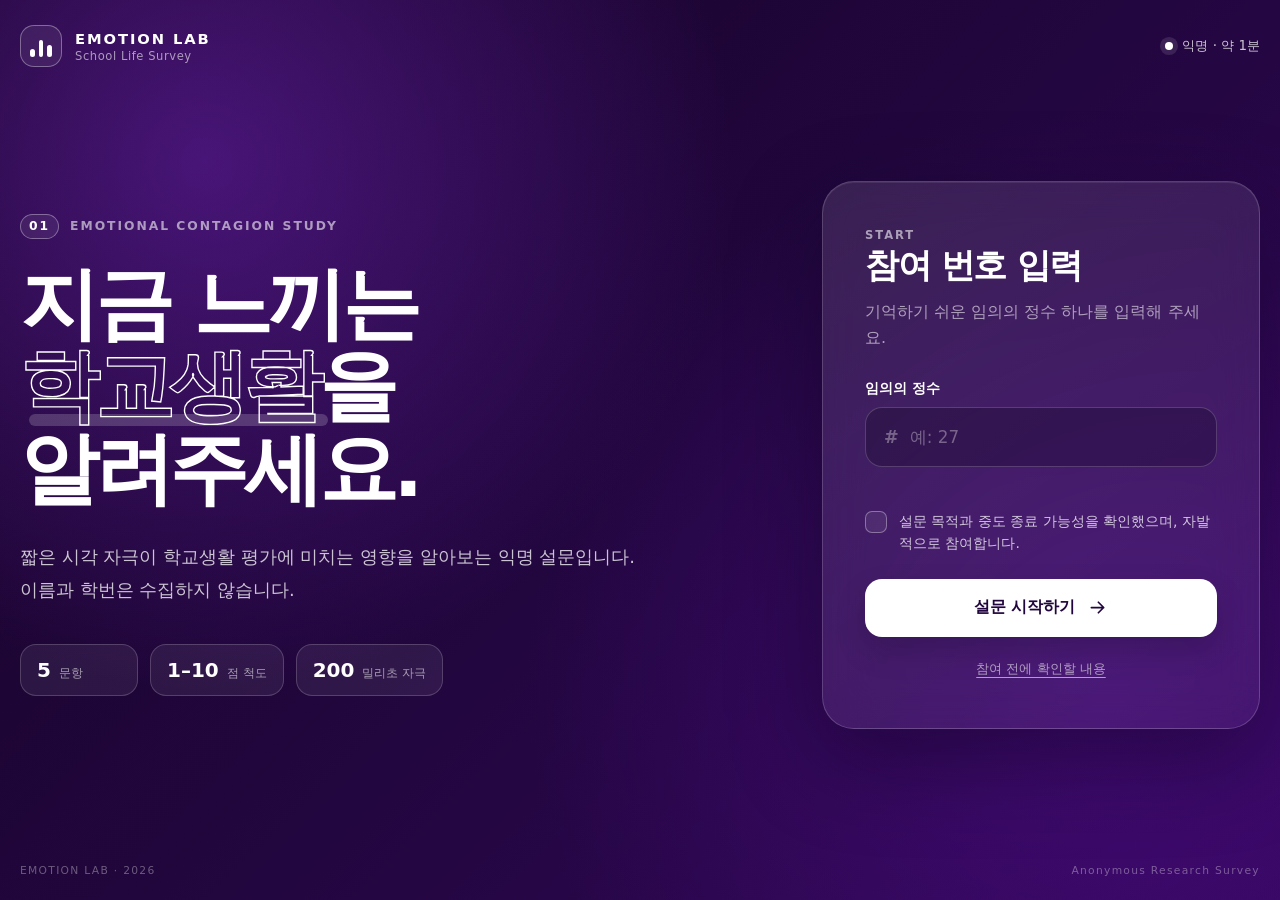
==== survey-standalone.html @ 7d9cd3bd "Add files via upload" ====
<!DOCTYPE html>
<html lang="ko">
<head>
  <meta charset="UTF-8" />
  <meta name="viewport" content="width=device-width, initial-scale=1.0" />
  <meta name="theme-color" content="#21063d" />
  <meta name="description" content="감정 전염 연구를 위한 익명 학교생활 인식 설문" />
  <title>학교생활 인식 설문 | Emotional Contagion Study</title>
  <style>
:root {
  --purple-950: #160326;
  --purple-900: #21063d;
  --purple-850: #2a0750;
  --purple-800: #350866;
  --purple-700: #4b0d87;
  --purple-600: #6415ad;
  --white: #ffffff;
  --white-92: rgba(255, 255, 255, 0.92);
  --white-76: rgba(255, 255, 255, 0.76);
  --white-58: rgba(255, 255, 255, 0.58);
  --white-34: rgba(255, 255, 255, 0.34);
  --white-18: rgba(255, 255, 255, 0.18);
  --white-11: rgba(255, 255, 255, 0.11);
  --white-07: rgba(255, 255, 255, 0.07);
  --danger: #ffd5df;
  --shadow: 0 30px 90px rgba(8, 0, 18, 0.42);
  --radius-xl: 32px;
  --radius-lg: 24px;
}

* {
  box-sizing: border-box;
}

html {
  min-height: 100%;
  background: var(--purple-950);
}

body {
  min-height: 100vh;
  margin: 0;
  overflow-x: hidden;
  color: var(--white);
  background:
    radial-gradient(circle at 16% 18%, rgba(123, 40, 200, 0.48), transparent 33rem),
    radial-gradient(circle at 86% 76%, rgba(91, 16, 159, 0.42), transparent 36rem),
    linear-gradient(135deg, var(--purple-950) 0%, var(--purple-900) 48%, #310657 100%);
  font-family: "Pretendard", "Noto Sans KR", system-ui, -apple-system, BlinkMacSystemFont, "Segoe UI", sans-serif;
}

button,
input {
  font: inherit;
}

button {
  color: inherit;
  -webkit-tap-highlight-color: transparent;
}

button,
a,
label {
  -webkit-user-select: none;
  user-select: none;
}

.ambient {
  position: fixed;
  z-index: -2;
  border-radius: 50%;
  filter: blur(12px);
  pointer-events: none;
}

.ambient-one {
  top: -18rem;
  right: -14rem;
  width: 42rem;
  height: 42rem;
  border: 1px solid var(--white-18);
  box-shadow: inset 0 0 100px var(--white-07);
}

.ambient-two {
  left: -18rem;
  bottom: -22rem;
  width: 45rem;
  height: 45rem;
  border: 1px solid var(--white-11);
  box-shadow: inset 0 0 130px rgba(121, 38, 206, 0.16);
}

.grain {
  position: fixed;
  inset: 0;
  z-index: -1;
  opacity: 0.23;
  pointer-events: none;
  background-image: url("data:image/svg+xml,%3Csvg viewBox='0 0 180 180' xmlns='http://www.w3.org/2000/svg'%3E%3Cfilter id='n'%3E%3CfeTurbulence type='fractalNoise' baseFrequency='.9' numOctaves='3' stitchTiles='stitch'/%3E%3C/filter%3E%3Crect width='100%25' height='100%25' filter='url(%23n)' opacity='.12'/%3E%3C/svg%3E");
}

.site-header,
.site-footer,
.app-stage {
  width: min(100% - 40px, 1280px);
  margin-inline: auto;
}

.site-header {
  min-height: 92px;
  display: flex;
  align-items: center;
  justify-content: space-between;
  gap: 20px;
}

.brand {
  display: inline-flex;
  align-items: center;
  gap: 13px;
  color: var(--white);
  text-decoration: none;
}

.brand-mark {
  width: 42px;
  height: 42px;
  display: grid;
  grid-template-columns: repeat(3, 1fr);
  align-items: end;
  gap: 4px;
  padding: 9px;
  border: 1px solid var(--white-34);
  border-radius: 14px;
  background: var(--white-07);
  backdrop-filter: blur(12px);
}

.brand-mark span {
  display: block;
  border-radius: 999px;
  background: var(--white);
}

.brand-mark span:nth-child(1) { height: 38%; }
.brand-mark span:nth-child(2) { height: 78%; }
.brand-mark span:nth-child(3) { height: 56%; }

.brand-copy {
  display: grid;
  gap: 2px;
}

.brand-copy strong {
  font-size: 0.92rem;
  letter-spacing: 0.13em;
}

.brand-copy small {
  color: var(--white-58);
  font-size: 0.72rem;
  letter-spacing: 0.05em;
}

.header-status {
  display: flex;
  align-items: center;
  gap: 9px;
  color: var(--white-76);
  font-size: 0.84rem;
}

.status-dot {
  width: 8px;
  height: 8px;
  border-radius: 50%;
  background: var(--white);
  box-shadow: 0 0 0 5px var(--white-11);
}

.app-stage {
  min-height: calc(100vh - 152px);
  display: grid;
  align-items: center;
  padding: 20px 0 42px;
}

.screen {
  display: none;
  width: 100%;
}

.screen.active {
  display: block;
  animation: screenIn 420ms cubic-bezier(.22, .8, .26, 1) both;
}

.screen.leaving {
  display: block;
  animation: screenOut 190ms ease both;
}

@keyframes screenIn {
  from { opacity: 0; transform: translateY(18px) scale(.99); }
  to { opacity: 1; transform: translateY(0) scale(1); }
}

@keyframes screenOut {
  to { opacity: 0; transform: translateY(-8px); }
}

.glass-panel {
  border: 1px solid var(--white-18);
  background: linear-gradient(145deg, var(--white-11), rgba(255,255,255,.055));
  box-shadow: var(--shadow), inset 0 1px 0 rgba(255,255,255,.08);
  backdrop-filter: blur(22px);
  -webkit-backdrop-filter: blur(22px);
}

.intro-layout {
  display: grid;
  grid-template-columns: minmax(0, 1.15fr) minmax(360px, .72fr);
  gap: clamp(42px, 8vw, 110px);
  align-items: center;
}

.hero-copy {
  padding: 32px 0;
}

.kicker {
  display: flex;
  align-items: center;
  gap: 11px;
  margin: 0 0 24px;
  color: var(--white-58);
  font-size: 0.77rem;
  font-weight: 800;
  letter-spacing: 0.16em;
}

.kicker span {
  display: inline-grid;
  place-items: center;
  min-width: 34px;
  height: 25px;
  padding: 0 8px;
  border: 1px solid var(--white-34);
  border-radius: 999px;
  color: var(--white);
  background: var(--white-07);
}

.kicker.centered {
  justify-content: center;
}

.hero-copy h1,
.complete-panel h1 {
  margin: 0;
  word-break: keep-all;
  letter-spacing: -0.055em;
}

.hero-copy h1 {
  max-width: 760px;
  font-size: clamp(3rem, 6.2vw, 6.2rem);
  line-height: 1.04;
  font-weight: 760;
}

.hero-copy h1 span {
  position: relative;
  display: inline-block;
  color: transparent;
  -webkit-text-stroke: 1.4px var(--white);
}

.hero-copy h1 span::after {
  content: "";
  position: absolute;
  left: 3%;
  right: -3%;
  bottom: 2%;
  height: 15%;
  z-index: -1;
  border-radius: 999px;
  background: var(--white-18);
}

.hero-description {
  max-width: 640px;
  margin: 30px 0 0;
  color: var(--white-76);
  font-size: clamp(.98rem, 1.6vw, 1.12rem);
  line-height: 1.85;
  word-break: keep-all;
}

.feature-row {
  display: flex;
  flex-wrap: wrap;
  gap: 12px;
  margin-top: 38px;
}

.feature-chip {
  min-width: 118px;
  display: flex;
  align-items: baseline;
  gap: 8px;
  padding: 13px 16px;
  border: 1px solid var(--white-18);
  border-radius: 16px;
  background: var(--white-07);
}

.feature-chip strong {
  font-size: 1.25rem;
}

.feature-chip span {
  color: var(--white-58);
  font-size: .76rem;
}

.start-panel {
  padding: clamp(28px, 4vw, 42px);
  border-radius: var(--radius-xl);
}

.panel-heading {
  margin-bottom: 30px;
}

.panel-step,
.sidebar-label {
  margin: 0 0 10px;
  color: var(--white-58);
  font-size: .72rem;
  font-weight: 850;
  letter-spacing: .17em;
}

.panel-heading h2,
.modal-card h2 {
  margin: 0;
  font-size: clamp(1.65rem, 3vw, 2.15rem);
  letter-spacing: -.04em;
}

.panel-heading p {
  margin: 10px 0 0;
  color: var(--white-58);
  line-height: 1.6;
}

.input-wrap > label {
  display: block;
  margin-bottom: 9px;
  font-size: .85rem;
  font-weight: 700;
}

.input-shell {
  display: flex;
  align-items: center;
  gap: 9px;
  height: 60px;
  padding: 0 18px;
  border: 1px solid var(--white-18);
  border-radius: 17px;
  background: rgba(7, 0, 18, .24);
  transition: border-color 160ms ease, background 160ms ease, box-shadow 160ms ease;
}

.input-shell:focus-within {
  border-color: var(--white-76);
  background: rgba(7, 0, 18, .38);
  box-shadow: 0 0 0 4px var(--white-07);
}

.input-shell > span {
  color: var(--white-34);
  font-size: 1.1rem;
  font-weight: 800;
}

.input-shell input {
  min-width: 0;
  flex: 1;
  border: 0;
  outline: 0;
  color: var(--white);
  background: transparent;
  font-size: 1.05rem;
}

.input-shell input::placeholder {
  color: var(--white-34);
}

.input-shell input::-webkit-outer-spin-button,
.input-shell input::-webkit-inner-spin-button {
  margin: 0;
  -webkit-appearance: none;
}

.error-text {
  min-height: 1.35em;
  margin: 7px 0 0;
  color: var(--danger);
  font-size: .82rem;
}

.consent-row {
  position: relative;
  display: grid;
  grid-template-columns: 22px 1fr;
  gap: 12px;
  margin: 18px 0 24px;
  color: var(--white-76);
  font-size: .87rem;
  line-height: 1.6;
  cursor: pointer;
}

.consent-row input {
  position: absolute;
  opacity: 0;
  pointer-events: none;
}

.custom-check {
  width: 22px;
  height: 22px;
  margin-top: 1px;
  border: 1px solid var(--white-34);
  border-radius: 7px;
  background: var(--white-07);
  transition: background 150ms ease, border-color 150ms ease, transform 150ms ease;
}

.consent-row input:checked + .custom-check {
  border-color: var(--white);
  background: var(--white);
  transform: scale(.96);
}

.consent-row input:checked + .custom-check::after {
  content: "";
  display: block;
  width: 8px;
  height: 4px;
  margin: 6px 0 0 5px;
  border-left: 2px solid var(--purple-800);
  border-bottom: 2px solid var(--purple-800);
  transform: rotate(-45deg);
}

.cta-button,
.next-button,
.secondary-button,
.ghost-button,
.modal-confirm {
  border: 0;
  cursor: pointer;
  transition: transform 150ms ease, opacity 150ms ease, background 150ms ease, box-shadow 150ms ease;
}

.cta-button,
.next-button {
  display: flex;
  align-items: center;
  justify-content: center;
  gap: 12px;
  color: var(--purple-900);
  background: var(--white);
  font-weight: 850;
  box-shadow: 0 14px 30px rgba(8, 0, 18, .18);
}

.cta-button {
  width: 100%;
  min-height: 58px;
  border-radius: 17px;
}

.cta-button svg,
.next-button svg {
  width: 21px;
  fill: none;
  stroke: currentColor;
  stroke-width: 2;
  stroke-linecap: round;
  stroke-linejoin: round;
}

.cta-button:hover,
.next-button:hover:not(:disabled) {
  transform: translateY(-2px);
  box-shadow: 0 18px 34px rgba(8, 0, 18, .24);
}

.info-link {
  width: 100%;
  margin-top: 15px;
  padding: 8px;
  border: 0;
  color: var(--white-58);
  background: transparent;
  font-size: .82rem;
  text-decoration: underline;
  text-underline-offset: 4px;
  cursor: pointer;
}

.survey-screen {
  max-width: 1160px;
  margin-inline: auto;
}

.survey-screen.active {
  display: grid;
  grid-template-columns: 220px minmax(0, 1fr);
  gap: 22px;
  align-items: stretch;
}

.survey-sidebar,
.question-panel {
  border-radius: var(--radius-xl);
}

.survey-sidebar {
  min-height: 600px;
  display: flex;
  flex-direction: column;
  padding: 32px 28px;
}

.progress-count {
  display: flex;
  align-items: baseline;
  margin-top: 6px;
}

.progress-count strong {
  font-size: 4.6rem;
  line-height: 1;
  letter-spacing: -.08em;
}

.progress-count span {
  margin-left: 8px;
  color: var(--white-34);
  font-size: 1.05rem;
  font-weight: 700;
}

.step-dots {
  display: grid;
  gap: 14px;
  margin: 40px 0;
}

.step-dot {
  display: grid;
  grid-template-columns: 30px 1fr;
  align-items: center;
  gap: 12px;
}

.step-dot::before {
  content: attr(data-label);
  display: grid;
  place-items: center;
  width: 30px;
  height: 30px;
  border: 1px solid var(--white-18);
  border-radius: 50%;
  color: var(--white-34);
  font-size: .68rem;
  font-weight: 800;
  transition: all 200ms ease;
}

.step-dot::after {
  content: "";
  height: 1px;
  background: var(--white-11);
  transition: background 200ms ease;
}

.step-dot.done::before,
.step-dot.active::before {
  border-color: var(--white);
  color: var(--purple-900);
  background: var(--white);
}

.step-dot.done::after,
.step-dot.active::after {
  background: var(--white-58);
}

.sidebar-note {
  margin: auto 0 0;
  color: var(--white-58);
  font-size: .82rem;
  line-height: 1.65;
}

.question-panel {
  min-height: 600px;
  display: flex;
  flex-direction: column;
  padding: clamp(30px, 4vw, 50px);
}

.question-topline {
  display: flex;
  justify-content: space-between;
  gap: 20px;
  align-items: center;
}

.question-number,
.progress-percent {
  margin: 0;
  font-size: .76rem;
  font-weight: 850;
  letter-spacing: .14em;
}

.question-number { color: var(--white-76); }
.progress-percent { color: var(--white-34); }

.progress-track {
  height: 2px;
  margin-top: 16px;
  overflow: hidden;
  background: var(--white-11);
}

.progress-bar {
  width: 20%;
  height: 100%;
  background: var(--white);
  transition: width 320ms cubic-bezier(.22,.8,.26,1);
}

.question-body {
  flex: 1;
  display: flex;
  flex-direction: column;
  justify-content: center;
  padding: 48px 0 42px;
}

.question-text {
  max-width: 820px;
  min-height: 3.6em;
  margin: 0;
  color: var(--white);
  font-size: clamp(2rem, 4.15vw, 3.65rem);
  line-height: 1.3;
  letter-spacing: -.052em;
  word-break: keep-all;
}

.scale-instruction {
  margin: 20px 0 30px;
  color: var(--white-58);
  line-height: 1.6;
}

.scale-area {
  max-width: 720px;
}

.scale-end-labels {
  display: flex;
  justify-content: space-between;
  gap: 20px;
  margin-bottom: 12px;
  color: var(--white-58);
  font-size: .76rem;
}

.scale-grid {
  display: grid;
  grid-template-columns: repeat(5, minmax(54px, 1fr));
  gap: 14px;
}

.scale-button {
  aspect-ratio: 1;
  width: 100%;
  max-width: 82px;
  justify-self: center;
  border: 1px solid var(--white-34);
  border-radius: 50%;
  color: var(--white);
  background: var(--white-07);
  font-size: clamp(1rem, 2vw, 1.18rem);
  font-weight: 850;
  cursor: pointer;
  transition: transform 150ms ease, color 150ms ease, background 150ms ease, border-color 150ms ease, box-shadow 150ms ease;
}

.scale-button:hover {
  border-color: var(--white);
  background: var(--white-11);
  transform: translateY(-3px);
}

.scale-button.selected {
  border-color: var(--white);
  color: var(--purple-900);
  background: var(--white);
  box-shadow: 0 12px 28px rgba(8,0,18,.22), 0 0 0 5px var(--white-11);
  transform: translateY(-3px) scale(1.03);
}

.question-footer {
  display: flex;
  align-items: center;
  justify-content: space-between;
  gap: 22px;
  padding-top: 24px;
  border-top: 1px solid var(--white-11);
}

.selection-hint {
  margin: 0;
  color: var(--white-58);
  font-size: .82rem;
}

.next-button {
  min-width: 176px;
  min-height: 54px;
  padding: 0 22px;
  border-radius: 16px;
}

.next-button:disabled {
  color: var(--white-34);
  background: var(--white-11);
  box-shadow: none;
  cursor: not-allowed;
}

.complete-screen {
  max-width: 840px;
  margin-inline: auto;
}

.complete-panel {
  padding: clamp(34px, 6vw, 70px);
  border-radius: var(--radius-xl);
  text-align: center;
}

.complete-icon {
  width: 82px;
  height: 82px;
  display: grid;
  place-items: center;
  margin: 0 auto 25px;
  border: 1px solid var(--white-34);
  border-radius: 50%;
  background: var(--white);
  box-shadow: 0 0 0 12px var(--white-07);
}

.complete-icon svg {
  width: 46px;
  fill: none;
  stroke: var(--purple-800);
  stroke-width: 4;
  stroke-linecap: round;
  stroke-linejoin: round;
}

.complete-panel h1 {
  font-size: clamp(2.2rem, 5.5vw, 4.2rem);
}

.complete-copy {
  max-width: 620px;
  margin: 18px auto 0;
  color: var(--white-76);
  line-height: 1.75;
}

.debrief-card {
  display: grid;
  grid-template-columns: 54px 1fr;
  gap: 18px;
  margin: 38px 0 26px;
  padding: 22px;
  border: 1px solid var(--white-18);
  border-radius: 20px;
  background: var(--white-07);
  text-align: left;
}

.debrief-number {
  display: grid;
  place-items: center;
  width: 54px;
  height: 54px;
  border: 1px solid var(--white-34);
  border-radius: 16px;
  color: var(--white-76);
  font-size: .86rem;
  font-weight: 850;
}

.debrief-card strong {
  display: block;
  margin: 2px 0 7px;
}

.debrief-card p {
  margin: 0;
  color: var(--white-58);
  font-size: .9rem;
  line-height: 1.7;
  word-break: keep-all;
}

.complete-actions {
  display: flex;
  justify-content: center;
  gap: 12px;
}

.secondary-button,
.ghost-button {
  min-height: 50px;
  padding: 0 20px;
  border-radius: 15px;
  font-weight: 800;
}

.secondary-button {
  color: var(--purple-900);
  background: var(--white);
}

.ghost-button {
  border: 1px solid var(--white-18);
  color: var(--white);
  background: var(--white-07);
}

.site-footer {
  min-height: 60px;
  display: flex;
  justify-content: space-between;
  align-items: center;
  gap: 20px;
  color: var(--white-34);
  font-size: .67rem;
  letter-spacing: .12em;
}

.modal {
  position: fixed;
  inset: 0;
  z-index: 500;
  display: none;
  place-items: center;
  padding: 20px;
}

.modal.open {
  display: grid;
}

.modal-backdrop {
  position: absolute;
  inset: 0;
  background: rgba(8,0,18,.72);
  backdrop-filter: blur(10px);
}

.modal-card {
  position: relative;
  z-index: 1;
  width: min(100%, 560px);
  padding: 34px;
  border: 1px solid var(--white-18);
  border-radius: 27px;
  background: linear-gradient(145deg, #3a0869, #21063d);
  box-shadow: var(--shadow);
  animation: modalIn 220ms ease both;
}

@keyframes modalIn {
  from { opacity: 0; transform: scale(.97) translateY(8px); }
  to { opacity: 1; transform: scale(1) translateY(0); }
}

.modal-close {
  position: absolute;
  top: 17px;
  right: 17px;
  width: 38px;
  height: 38px;
  border: 1px solid var(--white-18);
  border-radius: 50%;
  color: var(--white-76);
  background: var(--white-07);
  font-size: 1.35rem;
  cursor: pointer;
}

.notice-list {
  display: grid;
  gap: 13px;
  margin: 26px 0;
}

.notice-list > div {
  display: grid;
  grid-template-columns: 40px 1fr;
  gap: 12px;
  align-items: start;
  padding: 14px;
  border: 1px solid var(--white-11);
  border-radius: 16px;
  background: var(--white-07);
}

.notice-list span {
  color: var(--white-58);
  font-size: .7rem;
  font-weight: 850;
  letter-spacing: .1em;
}

.notice-list p {
  margin: 0;
  color: var(--white-76);
  font-size: .88rem;
  line-height: 1.65;
}

.modal-confirm {
  width: 100%;
  min-height: 52px;
  border-radius: 15px;
  color: var(--purple-900);
  background: var(--white);
  font-weight: 850;
}

.prime-overlay {
  position: fixed;
  inset: 0;
  z-index: 9999;
  display: none;
  align-items: center;
  justify-content: center;
  background: #f4f4f4;
}

.prime-overlay.visible {
  display: flex;
}

.prime-overlay img {
  width: min(100vw, 960px);
  height: 100vh;
  object-fit: contain;
  background: #f4f4f4;
}

.hidden {
  display: none !important;
}

:focus-visible {
  outline: 3px solid var(--white);
  outline-offset: 4px;
}

@media (max-width: 920px) {
  .app-stage {
    min-height: auto;
    padding-top: 34px;
  }

  .intro-layout {
    grid-template-columns: 1fr;
    gap: 28px;
  }

  .hero-copy {
    padding: 12px 0 0;
  }

  .hero-copy h1 {
    font-size: clamp(3rem, 11vw, 5.5rem);
  }

  .start-panel {
    max-width: 640px;
  }

  .survey-screen.active {
    grid-template-columns: 1fr;
  }

  .survey-sidebar {
    min-height: auto;
    display: grid;
    grid-template-columns: auto 1fr;
    gap: 20px;
    align-items: center;
    padding: 22px 24px;
  }

  .sidebar-label,
  .sidebar-note {
    display: none;
  }

  .progress-count {
    margin: 0;
  }

  .progress-count strong {
    font-size: 2.4rem;
  }

  .step-dots {
    grid-template-columns: repeat(5, 1fr);
    gap: 9px;
    margin: 0;
  }

  .step-dot {
    display: block;
  }

  .step-dot::before {
    margin: auto;
  }

  .step-dot::after {
    display: none;
  }

  .question-panel {
    min-height: 570px;
  }
}

@media (max-width: 620px) {
  .site-header,
  .site-footer,
  .app-stage {
    width: min(100% - 28px, 1280px);
  }

  .site-header {
    min-height: 74px;
  }

  .brand-mark {
    width: 38px;
    height: 38px;
  }

  .brand-copy small,
  .header-status span:last-child,
  .site-footer span:last-child {
    display: none;
  }

  .app-stage {
    padding: 12px 0 30px;
  }

  .hero-copy h1 {
    font-size: clamp(2.75rem, 14vw, 4.4rem);
  }

  .hero-description {
    margin-top: 22px;
  }

  .feature-row {
    display: grid;
    grid-template-columns: repeat(3, 1fr);
    gap: 8px;
    margin-top: 28px;
  }

  .feature-chip {
    min-width: 0;
    display: grid;
    gap: 3px;
    padding: 11px;
  }

  .feature-chip strong {
    font-size: 1.05rem;
  }

  .start-panel,
  .survey-sidebar,
  .question-panel,
  .complete-panel {
    border-radius: 24px;
  }

  .survey-sidebar {
    grid-template-columns: 52px 1fr;
    padding: 16px 17px;
  }

  .progress-count strong {
    font-size: 2rem;
  }

  .progress-count span {
    display: none;
  }

  .step-dot::before {
    width: 27px;
    height: 27px;
  }

  .question-panel {
    min-height: 610px;
    padding: 26px 20px;
  }

  .question-body {
    padding: 34px 0 30px;
  }

  .question-text {
    min-height: 5.2em;
    font-size: clamp(1.65rem, 8.6vw, 2.55rem);
  }

  .scale-end-labels {
    font-size: .69rem;
  }

  .scale-grid {
    gap: 10px;
  }

  .scale-button {
    min-width: 0;
  }

  .question-footer {
    display: grid;
  }

  .selection-hint {
    text-align: center;
  }

  .next-button {
    width: 100%;
  }

  .debrief-card {
    grid-template-columns: 1fr;
  }

  .complete-actions {
    display: grid;
  }

  .modal-card {
    padding: 30px 22px 22px;
  }
}

@media (prefers-reduced-motion: reduce) {
  *,
  *::before,
  *::after {
    scroll-behavior: auto !important;
    animation-duration: .01ms !important;
    animation-iteration-count: 1 !important;
    transition-duration: .01ms !important;
  }
}

  </style>
  <!-- PURPLE WEBAPP BUILD 2026-07-11 SINGLE-FILE -->
</head>
<body>
  <div class="ambient ambient-one" aria-hidden="true"></div>
  <div class="ambient ambient-two" aria-hidden="true"></div>
  <div class="grain" aria-hidden="true"></div>

  <header class="site-header">
    <a class="brand" href="#" aria-label="설문 첫 화면">
      <span class="brand-mark" aria-hidden="true">
        <span></span><span></span><span></span>
      </span>
      <span class="brand-copy">
        <strong>EMOTION LAB</strong>
        <small>School Life Survey</small>
      </span>
    </a>

    <div class="header-status" aria-label="설문 정보">
      <span class="status-dot" aria-hidden="true"></span>
      <span>익명 · 약 1분</span>
    </div>
  </header>

  <main class="app-stage">
    <section id="introScreen" class="screen active intro-screen" aria-labelledby="introTitle">
      <div class="intro-layout">
        <div class="hero-copy">
          <p class="kicker"><span>01</span> EMOTIONAL CONTAGION STUDY</p>
          <h1 id="introTitle">
            지금 느끼는<br />
            <span>학교생활</span>을 알려주세요.
          </h1>
          <p class="hero-description">
            짧은 시각 자극이 학교생활 평가에 미치는 영향을 알아보는 익명 설문입니다.
            이름과 학번은 수집하지 않습니다.
          </p>

          <div class="feature-row" aria-label="설문 특징">
            <div class="feature-chip">
              <strong>5</strong>
              <span>문항</span>
            </div>
            <div class="feature-chip">
              <strong>1–10</strong>
              <span>점 척도</span>
            </div>
            <div class="feature-chip">
              <strong>200</strong>
              <span>밀리초 자극</span>
            </div>
          </div>
        </div>

        <div class="start-panel glass-panel">
          <div class="panel-heading">
            <span class="panel-step">START</span>
            <h2>참여 번호 입력</h2>
            <p>기억하기 쉬운 임의의 정수 하나를 입력해 주세요.</p>
          </div>

          <div class="input-wrap">
            <label for="participantNumber">임의의 정수</label>
            <div class="input-shell">
              <span aria-hidden="true">#</span>
              <input
                id="participantNumber"
                type="number"
                inputmode="numeric"
                step="1"
                placeholder="예: 27"
                autocomplete="off"
              />
            </div>
            <p id="numberError" class="error-text" role="alert" aria-live="polite"></p>
          </div>

          <label class="consent-row">
            <input id="consentCheck" type="checkbox" />
            <span class="custom-check" aria-hidden="true"></span>
            <span>
              설문 목적과 중도 종료 가능성을 확인했으며,
              자발적으로 참여합니다.
            </span>
          </label>

          <button id="startButton" class="cta-button" type="button">
            <span>설문 시작하기</span>
            <svg viewBox="0 0 24 24" aria-hidden="true">
              <path d="M5 12h14M13 6l6 6-6 6" />
            </svg>
          </button>

          <button id="openInfoButton" class="info-link" type="button" aria-expanded="false">
            참여 전에 확인할 내용
          </button>
        </div>
      </div>
    </section>

    <section id="surveyScreen" class="screen survey-screen" aria-labelledby="questionText">
      <aside class="survey-sidebar glass-panel" aria-label="설문 진행 단계">
        <p class="sidebar-label">PROGRESS</p>
        <div class="progress-count">
          <strong id="progressCurrent">01</strong>
          <span>/ 05</span>
        </div>
        <div id="stepDots" class="step-dots" aria-hidden="true"></div>
        <p class="sidebar-note">
          한 문항에 하나의 번호만 선택할 수 있습니다.
        </p>
      </aside>

      <div class="question-panel glass-panel">
        <div class="question-topline">
          <p id="questionNumber" class="question-number">QUESTION 01</p>
          <p id="progressPercent" class="progress-percent">20%</p>
        </div>

        <div class="progress-track" aria-hidden="true">
          <div id="progressBar" class="progress-bar"></div>
        </div>

        <div class="question-body">
          <h2 id="questionText" class="question-text"></h2>
          <p class="scale-instruction">현재 생각과 가장 가까운 숫자를 선택해 주세요.</p>

          <div class="scale-area">
            <div class="scale-end-labels" aria-hidden="true">
              <span>매우 그렇지 않다</span>
              <span>매우 그렇다</span>
            </div>
            <div id="scaleButtons" class="scale-grid" role="radiogroup" aria-label="1점부터 10점까지 선택"></div>
          </div>
        </div>

        <div class="question-footer">
          <p id="selectionHint" class="selection-hint">번호를 선택하면 다음 버튼이 활성화됩니다.</p>
          <button id="nextButton" class="next-button" type="button" disabled>
            <span>다음 문항</span>
            <svg viewBox="0 0 24 24" aria-hidden="true">
              <path d="M5 12h14M13 6l6 6-6 6" />
            </svg>
          </button>
        </div>
      </div>
    </section>

    <section id="completeScreen" class="screen complete-screen" aria-labelledby="completeTitle">
      <div class="complete-panel glass-panel">
        <div class="complete-icon" aria-hidden="true">
          <svg viewBox="0 0 64 64">
            <path d="M17 33.5 27.5 44 48 21" />
          </svg>
        </div>
        <p class="kicker centered"><span>DONE</span> RESPONSE COMPLETE</p>
        <h1 id="completeTitle">응답이 완료되었습니다.</h1>
        <p id="submitStatus" class="complete-copy" aria-live="polite">응답을 처리하고 있습니다.</p>

        <div class="debrief-card">
          <div class="debrief-number">05</div>
          <div>
            <strong>사후 안내</strong>
            <p>
              본 설문은 짧게 제시되는 얼굴 표정이 이후의 학교생활 평가에 영향을 주는지 탐색합니다.
              불편함이 남는다면 연구 담당자 또는 담당 교사에게 알려 주세요.
            </p>
          </div>
        </div>

        <div class="complete-actions">
          <button id="downloadButton" class="secondary-button hidden" type="button">내 응답 파일 저장</button>
          <button id="restartButton" class="ghost-button" type="button">처음 화면으로</button>
        </div>
      </div>
    </section>
  </main>

  <footer class="site-footer">
    <span>EMOTION LAB · 2026</span>
    <span>Anonymous Research Survey</span>
  </footer>

  <div id="infoModal" class="modal" aria-hidden="true" role="dialog" aria-modal="true" aria-labelledby="infoTitle">
    <div class="modal-backdrop" data-close-modal></div>
    <div class="modal-card">
      <button id="closeInfoButton" class="modal-close" type="button" aria-label="안내 닫기">×</button>
      <p class="panel-step">PARTICIPANT NOTICE</p>
      <h2 id="infoTitle">참여 안내</h2>
      <div class="notice-list">
        <div><span>01</span><p>이름, 학번, 연락처 등 개인을 식별할 정보는 입력하지 않습니다.</p></div>
        <div><span>02</span><p>설문 중 매우 짧은 얼굴 표정 자극이 제시될 수 있습니다.</p></div>
        <div><span>03</span><p>참여를 원하지 않거나 불편함을 느끼면 언제든 창을 닫을 수 있습니다.</p></div>
      </div>
      <button class="modal-confirm" type="button" data-close-modal>확인했습니다</button>
    </div>
  </div>

  <div id="primeOverlay" class="prime-overlay" aria-hidden="true">
    <img id="primeImage" src="" alt="짧게 제시되는 얼굴 표정 자극" />
  </div>

  <script>
"use strict";

const CONFIG = {
  // Google Apps Script 웹 앱 주소를 붙여 넣으면 응답이 구글 시트로 전송됩니다.
  SUBMIT_ENDPOINT: "",

  // "enteredParity": 입력한 정수의 짝·홀수로 조건 배정
  // "random": 입력값과 무관하게 브라우저가 조건을 무작위 배정
  ASSIGNMENT_MODE: "enteredParity",

  PRIME_DURATION_MS: 200,
  HAPPY_IMAGE: "[data-uri]",
  ANGRY_IMAGE: "[data-uri]"
};

const QUESTIONS = [
  "학교 생활은 만족스러운가요?",
  "학교 생활은 작년에 비해 올해 본인에게 더 즐거움을 주는 방향으로 발전하였나요?",
  "학교에서 교칙 위반 행위(배달음식, 타방 등)를 하고자 하는 충동이 매일 생겨나나요?",
  "올해 1학기 본인의 학교 생활 중 후회되는 것이 없나요? (없을수록 높은 번호 선택)",
  "올해에 비해 내년 본인의 인생이 더 행복해질 것이라고 느끼나요?"
];

const state = {
  participantNumber: null,
  condition: null,
  currentQuestion: 0,
  responses: Array(QUESTIONS.length).fill(null),
  startedAt: null,
  completedAt: null,
  resultPayload: null,
  transitionLocked: false
};

const introScreen = document.getElementById("introScreen");
const surveyScreen = document.getElementById("surveyScreen");
const completeScreen = document.getElementById("completeScreen");
const participantNumberInput = document.getElementById("participantNumber");
const numberError = document.getElementById("numberError");
const consentCheck = document.getElementById("consentCheck");
const startButton = document.getElementById("startButton");
const questionNumber = document.getElementById("questionNumber");
const questionText = document.getElementById("questionText");
const progressCurrent = document.getElementById("progressCurrent");
const progressPercent = document.getElementById("progressPercent");
const progressBar = document.getElementById("progressBar");
const stepDots = document.getElementById("stepDots");
const scaleButtons = document.getElementById("scaleButtons");
const selectionHint = document.getElementById("selectionHint");
const nextButton = document.getElementById("nextButton");
const primeOverlay = document.getElementById("primeOverlay");
const primeImage = document.getElementById("primeImage");
const submitStatus = document.getElementById("submitStatus");
const downloadButton = document.getElementById("downloadButton");
const restartButton = document.getElementById("restartButton");
const infoModal = document.getElementById("infoModal");
const openInfoButton = document.getElementById("openInfoButton");
const closeInfoButton = document.getElementById("closeInfoButton");

preloadImages();
buildScaleButtons();
buildStepDots();

startButton.addEventListener("click", startSurvey);
nextButton.addEventListener("click", handleNext);
downloadButton.addEventListener("click", downloadResult);
restartButton.addEventListener("click", () => window.location.reload());
openInfoButton.addEventListener("click", openInfoModal);
closeInfoButton.addEventListener("click", closeInfoModal);
infoModal.querySelectorAll("[data-close-modal]").forEach((element) => {
  element.addEventListener("click", closeInfoModal);
});

participantNumberInput.addEventListener("keydown", (event) => {
  if (event.key === "Enter") startSurvey();
});

document.addEventListener("keydown", (event) => {
  if (event.key === "Escape" && infoModal.classList.contains("open")) {
    closeInfoModal();
  }

  if (!surveyScreen.classList.contains("active") || state.transitionLocked) return;

  const numericKey = Number(event.key);
  if (Number.isInteger(numericKey) && numericKey >= 1 && numericKey <= 9) {
    selectResponse(numericKey);
  } else if (event.key === "0") {
    selectResponse(10);
  } else if (event.key === "Enter" && state.responses[state.currentQuestion] !== null) {
    handleNext();
  }
});

function preloadImages() {
  [CONFIG.HAPPY_IMAGE, CONFIG.ANGRY_IMAGE].forEach((src) => {
    const image = new Image();
    image.src = src;
  });
}

function buildScaleButtons() {
  const fragment = document.createDocumentFragment();

  for (let value = 1; value <= 10; value += 1) {
    const button = document.createElement("button");
    button.type = "button";
    button.className = "scale-button";
    button.textContent = String(value);
    button.dataset.value = String(value);
    button.setAttribute("role", "radio");
    button.setAttribute("aria-checked", "false");
    button.setAttribute("aria-label", `${value}점`);
    button.addEventListener("click", () => selectResponse(value));
    fragment.appendChild(button);
  }

  scaleButtons.appendChild(fragment);
}

function buildStepDots() {
  const fragment = document.createDocumentFragment();

  QUESTIONS.forEach((_, index) => {
    const dot = document.createElement("div");
    dot.className = "step-dot";
    dot.dataset.label = String(index + 1).padStart(2, "0");
    fragment.appendChild(dot);
  });

  stepDots.appendChild(fragment);
}

function openInfoModal() {
  infoModal.classList.add("open");
  infoModal.setAttribute("aria-hidden", "false");
  openInfoButton.setAttribute("aria-expanded", "true");
  document.body.style.overflow = "hidden";
  closeInfoButton.focus();
}

function closeInfoModal() {
  infoModal.classList.remove("open");
  infoModal.setAttribute("aria-hidden", "true");
  openInfoButton.setAttribute("aria-expanded", "false");
  document.body.style.overflow = "";
  openInfoButton.focus();
}

function startSurvey() {
  const rawValue = participantNumberInput.value.trim();
  const numericValue = Number(rawValue);

  numberError.textContent = "";

  if (!rawValue || !Number.isInteger(numericValue)) {
    numberError.textContent = "소수점이 없는 정수를 입력해 주세요.";
    participantNumberInput.focus();
    return;
  }

  if (!consentCheck.checked) {
    numberError.textContent = "참여 안내에 동의한 뒤 시작해 주세요.";
    consentCheck.focus();
    return;
  }

  state.participantNumber = numericValue;
  state.condition = assignCondition(numericValue);
  state.startedAt = new Date();

  showScreen(surveyScreen);
  renderQuestion();
}

function assignCondition(number) {
  if (CONFIG.ASSIGNMENT_MODE === "random") {
    const randomBit = window.crypto.getRandomValues(new Uint8Array(1))[0] % 2;
    return randomBit === 0 ? "happy" : "angry";
  }

  return Math.abs(number) % 2 === 0 ? "happy" : "angry";
}

function renderQuestion() {
  const index = state.currentQuestion;
  const selectedValue = state.responses[index];
  const percent = Math.round(((index + 1) / QUESTIONS.length) * 100);

  questionNumber.textContent = `QUESTION ${String(index + 1).padStart(2, "0")}`;
  questionText.textContent = QUESTIONS[index];
  progressCurrent.textContent = String(index + 1).padStart(2, "0");
  progressPercent.textContent = `${percent}%`;
  progressBar.style.width = `${percent}%`;
  nextButton.querySelector("span").textContent = index === QUESTIONS.length - 1 ? "응답 제출" : "다음 문항";

  [...stepDots.children].forEach((dot, dotIndex) => {
    dot.classList.toggle("done", dotIndex < index);
    dot.classList.toggle("active", dotIndex === index);
  });

  [...scaleButtons.children].forEach((button) => {
    const isSelected = Number(button.dataset.value) === selectedValue;
    button.classList.toggle("selected", isSelected);
    button.setAttribute("aria-checked", String(isSelected));
  });

  nextButton.disabled = selectedValue === null;
  selectionHint.textContent = selectedValue === null
    ? "번호를 선택하면 다음 버튼이 활성화됩니다."
    : `${selectedValue}점을 선택했습니다.`;
}

function selectResponse(value) {
  if (state.transitionLocked) return;
  state.responses[state.currentQuestion] = value;
  renderQuestion();
}

async function handleNext() {
  if (state.transitionLocked || state.responses[state.currentQuestion] === null) return;

  if (state.currentQuestion === QUESTIONS.length - 1) {
    await finishSurvey();
    return;
  }

  state.transitionLocked = true;
  nextButton.disabled = true;

  await showPrime();
  state.currentQuestion += 1;
  renderQuestion();
  pulseQuestionPanel();
  state.transitionLocked = false;
  window.scrollTo({ top: 0, behavior: "auto" });
}

function pulseQuestionPanel() {
  const panel = document.querySelector(".question-panel");
  panel.animate(
    [
      { opacity: 0.35, transform: "translateY(8px)" },
      { opacity: 1, transform: "translateY(0)" }
    ],
    { duration: 260, easing: "cubic-bezier(.22,.8,.26,1)" }
  );
}

function showPrime() {
  return new Promise((resolve) => {
    primeImage.src = state.condition === "happy" ? CONFIG.HAPPY_IMAGE : CONFIG.ANGRY_IMAGE;
    primeOverlay.classList.add("visible");
    primeOverlay.setAttribute("aria-hidden", "false");

    window.setTimeout(() => {
      primeOverlay.classList.remove("visible");
      primeOverlay.setAttribute("aria-hidden", "true");
      resolve();
    }, CONFIG.PRIME_DURATION_MS);
  });
}

async function finishSurvey() {
  state.transitionLocked = true;
  state.completedAt = new Date();
  state.resultPayload = createPayload();

  showScreen(completeScreen);
  window.scrollTo({ top: 0, behavior: "auto" });

  if (!CONFIG.SUBMIT_ENDPOINT) {
    submitStatus.textContent = "응답은 현재 브라우저에서만 처리되었습니다. 중앙 저장 주소를 연결하면 자동으로 연구용 시트에 전송됩니다.";
    downloadButton.classList.remove("hidden");
    return;
  }

  submitStatus.textContent = "응답을 안전하게 전송하고 있습니다.";

  try {
    await fetch(CONFIG.SUBMIT_ENDPOINT, {
      method: "POST",
      mode: "no-cors",
      headers: {
        "Content-Type": "text/plain;charset=utf-8"
      },
      body: JSON.stringify(state.resultPayload)
    });

    submitStatus.textContent = "응답 전송을 완료했습니다. 참여해 주셔서 감사합니다.";
  } catch (error) {
    console.error(error);
    submitStatus.textContent = "응답 전송에 실패했습니다. 아래 버튼으로 응답 파일을 저장해 연구 담당자에게 전달해 주세요.";
    downloadButton.classList.remove("hidden");
  }
}

function createPayload() {
  const rawTotal = state.responses.reduce((sum, value) => sum + value, 0);

  // 3번 문항은 높은 점수가 부정적 경향을 뜻하므로 11 - 응답값으로 역채점합니다.
  const adjustedResponses = [
    state.responses[0],
    state.responses[1],
    11 - state.responses[2],
    state.responses[3],
    state.responses[4]
  ];

  const adjustedPositivityScore = adjustedResponses.reduce((sum, value) => sum + value, 0);

  return {
    schemaVersion: 1,
    participantNumber: state.participantNumber,
    condition: state.condition,
    responses: [...state.responses],
    adjustedResponses,
    rawTotal,
    adjustedPositivityScore,
    startedAt: state.startedAt.toISOString(),
    completedAt: state.completedAt.toISOString(),
    durationMs: state.completedAt.getTime() - state.startedAt.getTime()
  };
}

function downloadResult() {
  if (!state.resultPayload) return;

  const blob = new Blob([JSON.stringify(state.resultPayload, null, 2)], {
    type: "application/json;charset=utf-8"
  });
  const url = URL.createObjectURL(blob);
  const link = document.createElement("a");
  link.href = url;
  link.download = `survey-response-${Date.now()}.json`;
  document.body.appendChild(link);
  link.click();
  link.remove();
  URL.revokeObjectURL(url);
}

function showScreen(targetScreen) {
  [introScreen, surveyScreen, completeScreen].forEach((screen) => {
    screen.classList.remove("active", "leaving");
  });
  targetScreen.classList.add("active");
}

  </script>
</body>
</html>
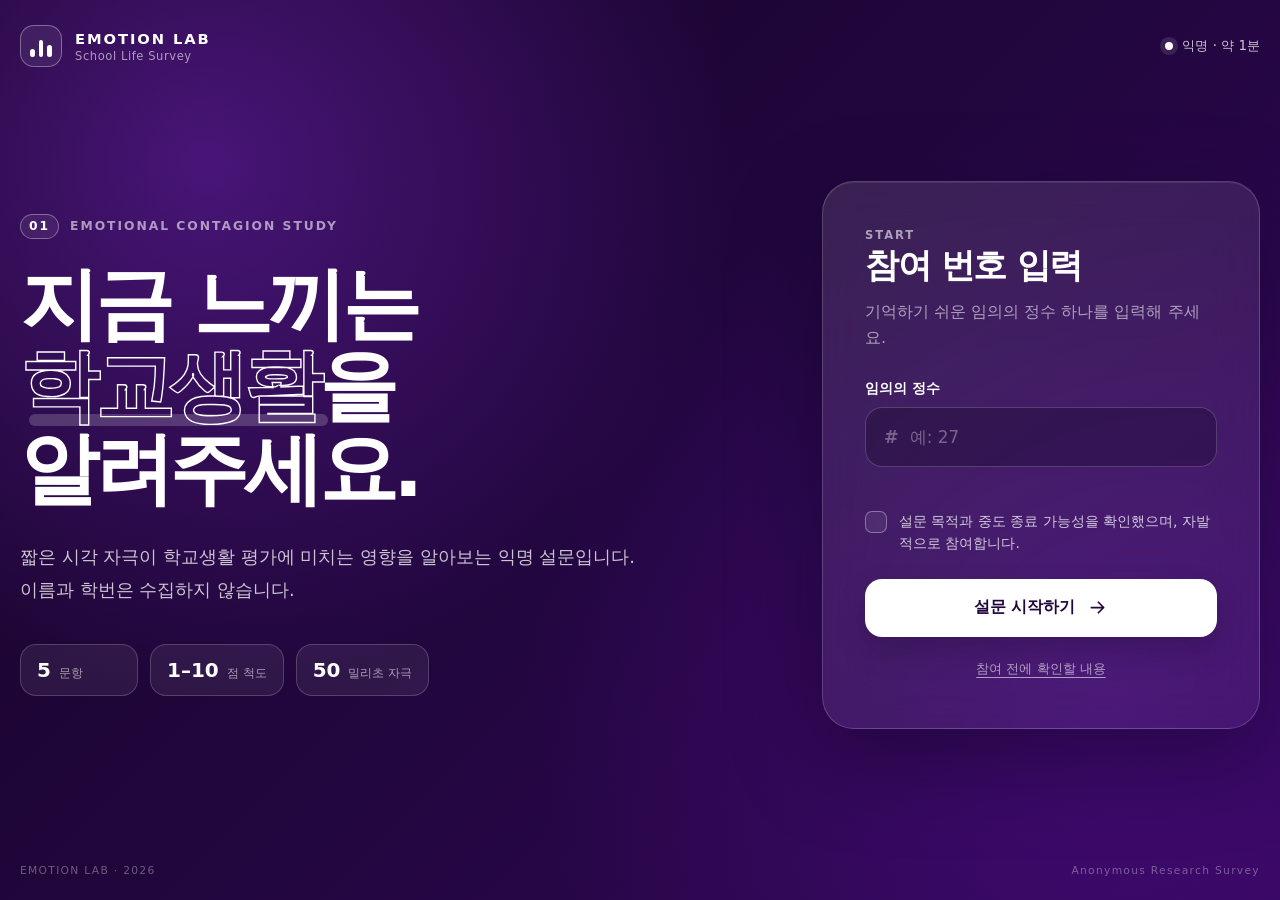
==== commit 196206da: "Add files via upload" ====
--- a/survey-standalone.html
+++ b/survey-standalone.html
@@ -1,6 +1,10 @@
 <!DOCTYPE html>
 <html lang="ko">
 <head>
+  <!-- PHOTO ASSET BUILD 2026-07-12 v3 -->
+  <meta http-equiv="Cache-Control" content="no-cache, no-store, must-revalidate" />
+  <meta http-equiv="Pragma" content="no-cache" />
+  <meta http-equiv="Expires" content="0" />
   <meta charset="UTF-8" />
   <meta name="viewport" content="width=device-width, initial-scale=1.0" />
   <meta name="theme-color" content="#21063d" />
@@ -1251,7 +1255,7 @@
               <span>점 척도</span>
             </div>
             <div class="feature-chip">
-              <strong>200</strong>
+              <strong>50</strong>
               <span>밀리초 자극</span>
             </div>
           </div>
@@ -1408,6 +1412,9 @@
   <script>
 "use strict";
 
+const ASSET_VERSION = "20260712-photo-v5-nonblocking";
+const ASSET_BASE_URL = new URL("./", window.location.href);
+
 const CONFIG = {
   // Google Apps Script 웹 앱 주소를 붙여 넣으면 응답이 구글 시트로 전송됩니다.
   SUBMIT_ENDPOINT: "",
@@ -1416,9 +1423,9 @@
   // "random": 입력값과 무관하게 브라우저가 조건을 무작위 배정
   ASSIGNMENT_MODE: "enteredParity",
 
-  PRIME_DURATION_MS: 200,
-  HAPPY_IMAGE: "[data-uri]",
-  ANGRY_IMAGE: "[data-uri]"
+  PRIME_DURATION_MS: 50,
+  HAPPY_IMAGE: new URL(`happy.svg?v=${ASSET_VERSION}`, ASSET_BASE_URL).href,
+  ANGRY_IMAGE: new URL(`angry.svg?v=${ASSET_VERSION}`, ASSET_BASE_URL).href
 };
 
 const QUESTIONS = [
@@ -1465,7 +1472,13 @@
 const openInfoButton = document.getElementById("openInfoButton");
 const closeInfoButton = document.getElementById("closeInfoButton");
 
-preloadImages();
+const stimulusImageCache = new Map();
+// 이미지는 백그라운드에서 미리 불러오되, 설문 시작을 막지 않습니다.
+const stimulusImagesReady = preloadImages().catch((error) => {
+  console.warn("표정 이미지 사전 로딩 실패:", error);
+  return [];
+});
+
 buildScaleButtons();
 buildStepDots();
 
@@ -1500,11 +1513,37 @@
   }
 });
 
-function preloadImages() {
-  [CONFIG.HAPPY_IMAGE, CONFIG.ANGRY_IMAGE].forEach((src) => {
+function loadStimulusImage(src) {
+  if (stimulusImageCache.has(src)) {
+    return stimulusImageCache.get(src);
+  }
+
+  const promise = new Promise((resolve, reject) => {
     const image = new Image();
+    image.decoding = "sync";
+    image.onload = async () => {
+      try {
+        if (typeof image.decode === "function") {
+          await image.decode();
+        }
+      } catch (_) {
+        // 일부 브라우저에서는 onload 이후 decode()가 불필요하게 실패할 수 있습니다.
+      }
+      resolve(image);
+    };
+    image.onerror = () => reject(new Error(`이미지를 불러오지 못했습니다: ${src}`));
     image.src = src;
   });
+
+  stimulusImageCache.set(src, promise);
+  return promise;
+}
+
+function preloadImages() {
+  return Promise.all([
+    loadStimulusImage(CONFIG.HAPPY_IMAGE),
+    loadStimulusImage(CONFIG.ANGRY_IMAGE)
+  ]);
 }
 
 function buildScaleButtons() {
@@ -1573,6 +1612,7 @@
     return;
   }
 
+  // 이미지 로딩 여부와 관계없이 설문 화면으로 즉시 이동합니다.
   state.participantNumber = numericValue;
   state.condition = assignCondition(numericValue);
   state.startedAt = new Date();
@@ -1636,12 +1676,18 @@
   state.transitionLocked = true;
   nextButton.disabled = true;
 
-  await showPrime();
-  state.currentQuestion += 1;
-  renderQuestion();
-  pulseQuestionPanel();
-  state.transitionLocked = false;
-  window.scrollTo({ top: 0, behavior: "auto" });
+  try {
+    await showPrime();
+  } catch (error) {
+    // 자극 이미지가 실패해도 설문은 멈추지 않습니다.
+    console.warn("표정 자극 표시 실패:", error);
+  } finally {
+    state.currentQuestion += 1;
+    renderQuestion();
+    pulseQuestionPanel();
+    state.transitionLocked = false;
+    window.scrollTo({ top: 0, behavior: "auto" });
+  }
 }
 
 function pulseQuestionPanel() {
@@ -1655,18 +1701,51 @@
   );
 }
 
-function showPrime() {
-  return new Promise((resolve) => {
-    primeImage.src = state.condition === "happy" ? CONFIG.HAPPY_IMAGE : CONFIG.ANGRY_IMAGE;
-    primeOverlay.classList.add("visible");
-    primeOverlay.setAttribute("aria-hidden", "false");
-
-    window.setTimeout(() => {
-      primeOverlay.classList.remove("visible");
-      primeOverlay.setAttribute("aria-hidden", "true");
-      resolve();
-    }, CONFIG.PRIME_DURATION_MS);
+async function showPrime() {
+  const src = state.condition === "happy" ? CONFIG.HAPPY_IMAGE : CONFIG.ANGRY_IMAGE;
+
+  // 사전 로딩은 최대 1.5초까지만 기다립니다. 실패하더라도 다음 문항으로 진행합니다.
+  await Promise.race([
+    stimulusImagesReady,
+    new Promise((resolve) => window.setTimeout(resolve, 1500))
+  ]);
+
+  primeImage.src = src;
+
+  // 아직 로딩되지 않았다면 짧게 기다리되, 무한 대기하지 않습니다.
+  if (!primeImage.complete || primeImage.naturalWidth === 0) {
+    await Promise.race([
+      new Promise((resolve) => {
+        const finish = () => {
+          primeImage.removeEventListener("load", finish);
+          primeImage.removeEventListener("error", finish);
+          resolve();
+        };
+        primeImage.addEventListener("load", finish, { once: true });
+        primeImage.addEventListener("error", finish, { once: true });
+      }),
+      new Promise((resolve) => window.setTimeout(resolve, 1500))
+    ]);
+  }
+
+  // 로딩에 실패한 경우 빈 오버레이를 보여주지 않고 바로 다음 문항으로 갑니다.
+  if (!primeImage.complete || primeImage.naturalWidth === 0) {
+    console.warn(`이미지를 표시하지 못했습니다: ${src}`);
+    return;
+  }
+
+  primeOverlay.classList.add("visible");
+  primeOverlay.setAttribute("aria-hidden", "false");
+
+  // 실제 화면에 이미지가 그려진 뒤부터 50 ms를 측정합니다.
+  await new Promise((resolve) => {
+    requestAnimationFrame(() => requestAnimationFrame(resolve));
   });
+
+  await new Promise((resolve) => window.setTimeout(resolve, CONFIG.PRIME_DURATION_MS));
+
+  primeOverlay.classList.remove("visible");
+  primeOverlay.setAttribute("aria-hidden", "true");
 }
 
 async function finishSurvey() {
